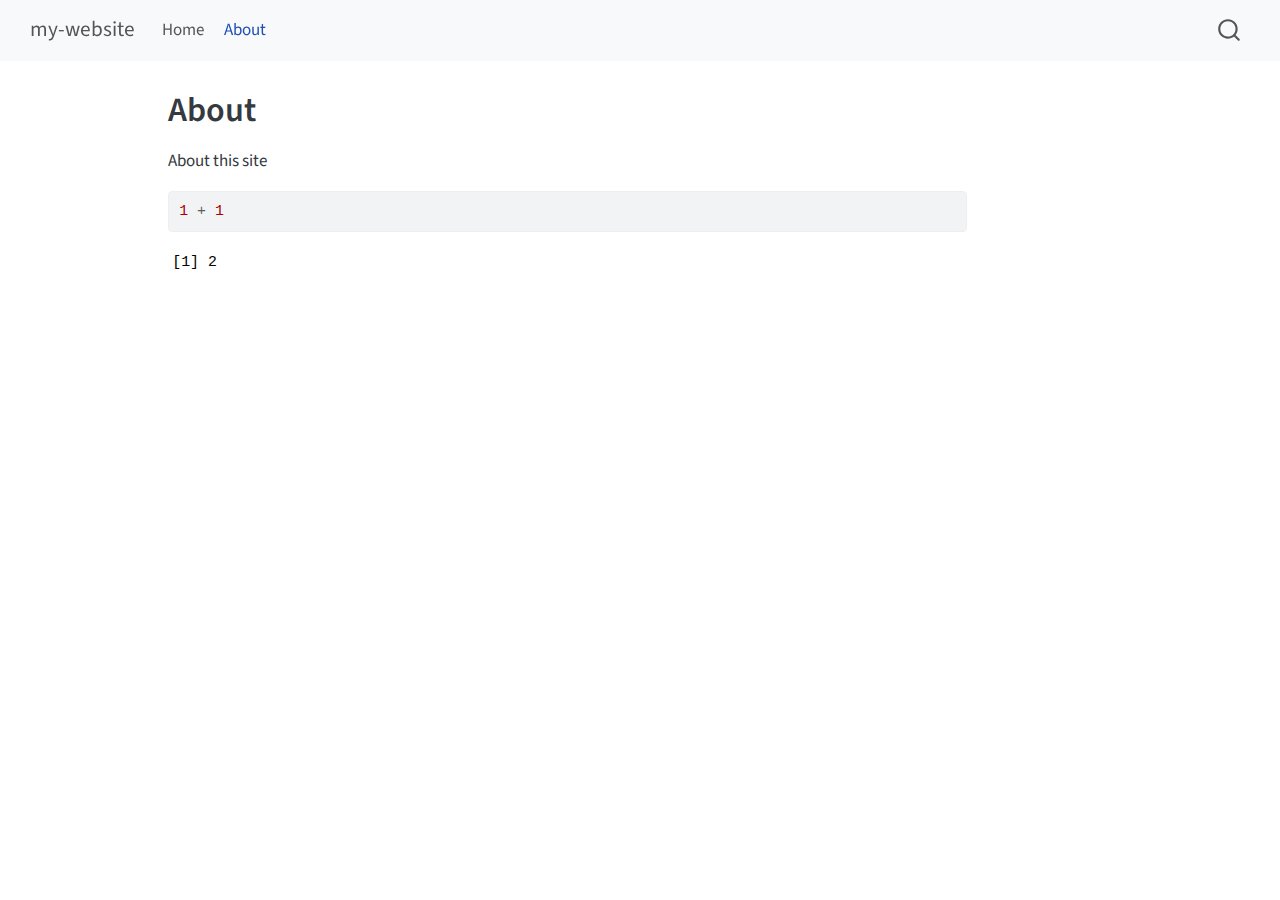
==== docs/about.html @ 1e0aad54 "Initial commit of Quarto website" ====
<!DOCTYPE html>
<html xmlns="http://www.w3.org/1999/xhtml" lang="en" xml:lang="en"><head>

<meta charset="utf-8">
<meta name="generator" content="quarto-1.4.557">

<meta name="viewport" content="width=device-width, initial-scale=1.0, user-scalable=yes">


<title>my-website - About</title>
<style>
code{white-space: pre-wrap;}
span.smallcaps{font-variant: small-caps;}
div.columns{display: flex; gap: min(4vw, 1.5em);}
div.column{flex: auto; overflow-x: auto;}
div.hanging-indent{margin-left: 1.5em; text-indent: -1.5em;}
ul.task-list{list-style: none;}
ul.task-list li input[type="checkbox"] {
  width: 0.8em;
  margin: 0 0.8em 0.2em -1em; /* quarto-specific, see https://github.com/quarto-dev/quarto-cli/issues/4556 */ 
  vertical-align: middle;
}
/* CSS for syntax highlighting */
pre > code.sourceCode { white-space: pre; position: relative; }
pre > code.sourceCode > span { line-height: 1.25; }
pre > code.sourceCode > span:empty { height: 1.2em; }
.sourceCode { overflow: visible; }
code.sourceCode > span { color: inherit; text-decoration: inherit; }
div.sourceCode { margin: 1em 0; }
pre.sourceCode { margin: 0; }
@media screen {
div.sourceCode { overflow: auto; }
}
@media print {
pre > code.sourceCode { white-space: pre-wrap; }
pre > code.sourceCode > span { display: inline-block; text-indent: -5em; padding-left: 5em; }
}
pre.numberSource code
  { counter-reset: source-line 0; }
pre.numberSource code > span
  { position: relative; left: -4em; counter-increment: source-line; }
pre.numberSource code > span > a:first-child::before
  { content: counter(source-line);
    position: relative; left: -1em; text-align: right; vertical-align: baseline;
    border: none; display: inline-block;
    -webkit-touch-callout: none; -webkit-user-select: none;
    -khtml-user-select: none; -moz-user-select: none;
    -ms-user-select: none; user-select: none;
    padding: 0 4px; width: 4em;
  }
pre.numberSource { margin-left: 3em;  padding-left: 4px; }
div.sourceCode
  {   }
@media screen {
pre > code.sourceCode > span > a:first-child::before { text-decoration: underline; }
}
</style>


<script src="site_libs/quarto-nav/quarto-nav.js"></script>
<script src="site_libs/quarto-nav/headroom.min.js"></script>
<script src="site_libs/clipboard/clipboard.min.js"></script>
<script src="site_libs/quarto-search/autocomplete.umd.js"></script>
<script src="site_libs/quarto-search/fuse.min.js"></script>
<script src="site_libs/quarto-search/quarto-search.js"></script>
<meta name="quarto:offset" content="./">
<script src="site_libs/quarto-html/quarto.js"></script>
<script src="site_libs/quarto-html/popper.min.js"></script>
<script src="site_libs/quarto-html/tippy.umd.min.js"></script>
<script src="site_libs/quarto-html/anchor.min.js"></script>
<link href="site_libs/quarto-html/tippy.css" rel="stylesheet">
<link href="site_libs/quarto-html/quarto-syntax-highlighting.css" rel="stylesheet" id="quarto-text-highlighting-styles">
<script src="site_libs/bootstrap/bootstrap.min.js"></script>
<link href="site_libs/bootstrap/bootstrap-icons.css" rel="stylesheet">
<link href="site_libs/bootstrap/bootstrap.min.css" rel="stylesheet" id="quarto-bootstrap" data-mode="light">
<script id="quarto-search-options" type="application/json">{
  "location": "navbar",
  "copy-button": false,
  "collapse-after": 3,
  "panel-placement": "end",
  "type": "overlay",
  "limit": 50,
  "keyboard-shortcut": [
    "f",
    "/",
    "s"
  ],
  "show-item-context": false,
  "language": {
    "search-no-results-text": "No results",
    "search-matching-documents-text": "matching documents",
    "search-copy-link-title": "Copy link to search",
    "search-hide-matches-text": "Hide additional matches",
    "search-more-match-text": "more match in this document",
    "search-more-matches-text": "more matches in this document",
    "search-clear-button-title": "Clear",
    "search-text-placeholder": "",
    "search-detached-cancel-button-title": "Cancel",
    "search-submit-button-title": "Submit",
    "search-label": "Search"
  }
}</script>


<link rel="stylesheet" href="styles.css">
</head>

<body class="nav-fixed">

<div id="quarto-search-results"></div>
  <header id="quarto-header" class="headroom fixed-top">
    <nav class="navbar navbar-expand-lg " data-bs-theme="dark">
      <div class="navbar-container container-fluid">
      <div class="navbar-brand-container mx-auto">
    <a class="navbar-brand" href="./index.html">
    <span class="navbar-title">my-website</span>
    </a>
  </div>
            <div id="quarto-search" class="" title="Search"></div>
          <button class="navbar-toggler" type="button" data-bs-toggle="collapse" data-bs-target="#navbarCollapse" aria-controls="navbarCollapse" aria-expanded="false" aria-label="Toggle navigation" onclick="if (window.quartoToggleHeadroom) { window.quartoToggleHeadroom(); }">
  <span class="navbar-toggler-icon"></span>
</button>
          <div class="collapse navbar-collapse" id="navbarCollapse">
            <ul class="navbar-nav navbar-nav-scroll me-auto">
  <li class="nav-item">
    <a class="nav-link" href="./index.html"> 
<span class="menu-text">Home</span></a>
  </li>  
  <li class="nav-item">
    <a class="nav-link active" href="./about.html" aria-current="page"> 
<span class="menu-text">About</span></a>
  </li>  
</ul>
          </div> <!-- /navcollapse -->
          <div class="quarto-navbar-tools">
</div>
      </div> <!-- /container-fluid -->
    </nav>
</header>
<!-- content -->
<div id="quarto-content" class="quarto-container page-columns page-rows-contents page-layout-article page-navbar">
<!-- sidebar -->
<!-- margin-sidebar -->
    <div id="quarto-margin-sidebar" class="sidebar margin-sidebar">
        
    </div>
<!-- main -->
<main class="content" id="quarto-document-content">

<header id="title-block-header" class="quarto-title-block default">
<div class="quarto-title">
<h1 class="title">About</h1>
</div>



<div class="quarto-title-meta">

    
  
    
  </div>
  


</header>


<p>About this site</p>
<div class="cell">
<div class="sourceCode cell-code" id="cb1"><pre class="sourceCode r code-with-copy"><code class="sourceCode r"><span id="cb1-1"><a href="#cb1-1" aria-hidden="true" tabindex="-1"></a><span class="dv">1</span> <span class="sc">+</span> <span class="dv">1</span></span></code><button title="Copy to Clipboard" class="code-copy-button"><i class="bi"></i></button></pre></div>
<div class="cell-output cell-output-stdout">
<pre><code>[1] 2</code></pre>
</div>
</div>



</main> <!-- /main -->
<script id="quarto-html-after-body" type="application/javascript">
window.document.addEventListener("DOMContentLoaded", function (event) {
  const toggleBodyColorMode = (bsSheetEl) => {
    const mode = bsSheetEl.getAttribute("data-mode");
    const bodyEl = window.document.querySelector("body");
    if (mode === "dark") {
      bodyEl.classList.add("quarto-dark");
      bodyEl.classList.remove("quarto-light");
    } else {
      bodyEl.classList.add("quarto-light");
      bodyEl.classList.remove("quarto-dark");
    }
  }
  const toggleBodyColorPrimary = () => {
    const bsSheetEl = window.document.querySelector("link#quarto-bootstrap");
    if (bsSheetEl) {
      toggleBodyColorMode(bsSheetEl);
    }
  }
  toggleBodyColorPrimary();  
  const icon = "";
  const anchorJS = new window.AnchorJS();
  anchorJS.options = {
    placement: 'right',
    icon: icon
  };
  anchorJS.add('.anchored');
  const isCodeAnnotation = (el) => {
    for (const clz of el.classList) {
      if (clz.startsWith('code-annotation-')) {                     
        return true;
      }
    }
    return false;
  }
  const clipboard = new window.ClipboardJS('.code-copy-button', {
    text: function(trigger) {
      const codeEl = trigger.previousElementSibling.cloneNode(true);
      for (const childEl of codeEl.children) {
        if (isCodeAnnotation(childEl)) {
          childEl.remove();
        }
      }
      return codeEl.innerText;
    }
  });
  clipboard.on('success', function(e) {
    // button target
    const button = e.trigger;
    // don't keep focus
    button.blur();
    // flash "checked"
    button.classList.add('code-copy-button-checked');
    var currentTitle = button.getAttribute("title");
    button.setAttribute("title", "Copied!");
    let tooltip;
    if (window.bootstrap) {
      button.setAttribute("data-bs-toggle", "tooltip");
      button.setAttribute("data-bs-placement", "left");
      button.setAttribute("data-bs-title", "Copied!");
      tooltip = new bootstrap.Tooltip(button, 
        { trigger: "manual", 
          customClass: "code-copy-button-tooltip",
          offset: [0, -8]});
      tooltip.show();    
    }
    setTimeout(function() {
      if (tooltip) {
        tooltip.hide();
        button.removeAttribute("data-bs-title");
        button.removeAttribute("data-bs-toggle");
        button.removeAttribute("data-bs-placement");
      }
      button.setAttribute("title", currentTitle);
      button.classList.remove('code-copy-button-checked');
    }, 1000);
    // clear code selection
    e.clearSelection();
  });
    var localhostRegex = new RegExp(/^(?:http|https):\/\/localhost\:?[0-9]*\//);
    var mailtoRegex = new RegExp(/^mailto:/);
      var filterRegex = new RegExp('/' + window.location.host + '/');
    var isInternal = (href) => {
        return filterRegex.test(href) || localhostRegex.test(href) || mailtoRegex.test(href);
    }
    // Inspect non-navigation links and adorn them if external
 	var links = window.document.querySelectorAll('a[href]:not(.nav-link):not(.navbar-brand):not(.toc-action):not(.sidebar-link):not(.sidebar-item-toggle):not(.pagination-link):not(.no-external):not([aria-hidden]):not(.dropdown-item):not(.quarto-navigation-tool)');
    for (var i=0; i<links.length; i++) {
      const link = links[i];
      if (!isInternal(link.href)) {
        // undo the damage that might have been done by quarto-nav.js in the case of
        // links that we want to consider external
        if (link.dataset.originalHref !== undefined) {
          link.href = link.dataset.originalHref;
        }
      }
    }
  function tippyHover(el, contentFn, onTriggerFn, onUntriggerFn) {
    const config = {
      allowHTML: true,
      maxWidth: 500,
      delay: 100,
      arrow: false,
      appendTo: function(el) {
          return el.parentElement;
      },
      interactive: true,
      interactiveBorder: 10,
      theme: 'quarto',
      placement: 'bottom-start',
    };
    if (contentFn) {
      config.content = contentFn;
    }
    if (onTriggerFn) {
      config.onTrigger = onTriggerFn;
    }
    if (onUntriggerFn) {
      config.onUntrigger = onUntriggerFn;
    }
    window.tippy(el, config); 
  }
  const noterefs = window.document.querySelectorAll('a[role="doc-noteref"]');
  for (var i=0; i<noterefs.length; i++) {
    const ref = noterefs[i];
    tippyHover(ref, function() {
      // use id or data attribute instead here
      let href = ref.getAttribute('data-footnote-href') || ref.getAttribute('href');
      try { href = new URL(href).hash; } catch {}
      const id = href.replace(/^#\/?/, "");
      const note = window.document.getElementById(id);
      if (note) {
        return note.innerHTML;
      } else {
        return "";
      }
    });
  }
  const xrefs = window.document.querySelectorAll('a.quarto-xref');
  const processXRef = (id, note) => {
    // Strip column container classes
    const stripColumnClz = (el) => {
      el.classList.remove("page-full", "page-columns");
      if (el.children) {
        for (const child of el.children) {
          stripColumnClz(child);
        }
      }
    }
    stripColumnClz(note)
    if (id === null || id.startsWith('sec-')) {
      // Special case sections, only their first couple elements
      const container = document.createElement("div");
      if (note.children && note.children.length > 2) {
        container.appendChild(note.children[0].cloneNode(true));
        for (let i = 1; i < note.children.length; i++) {
          const child = note.children[i];
          if (child.tagName === "P" && child.innerText === "") {
            continue;
          } else {
            container.appendChild(child.cloneNode(true));
            break;
          }
        }
        if (window.Quarto?.typesetMath) {
          window.Quarto.typesetMath(container);
        }
        return container.innerHTML
      } else {
        if (window.Quarto?.typesetMath) {
          window.Quarto.typesetMath(note);
        }
        return note.innerHTML;
      }
    } else {
      // Remove any anchor links if they are present
      const anchorLink = note.querySelector('a.anchorjs-link');
      if (anchorLink) {
        anchorLink.remove();
      }
      if (window.Quarto?.typesetMath) {
        window.Quarto.typesetMath(note);
      }
      // TODO in 1.5, we should make sure this works without a callout special case
      if (note.classList.contains("callout")) {
        return note.outerHTML;
      } else {
        return note.innerHTML;
      }
    }
  }
  for (var i=0; i<xrefs.length; i++) {
    const xref = xrefs[i];
    tippyHover(xref, undefined, function(instance) {
      instance.disable();
      let url = xref.getAttribute('href');
      let hash = undefined; 
      if (url.startsWith('#')) {
        hash = url;
      } else {
        try { hash = new URL(url).hash; } catch {}
      }
      if (hash) {
        const id = hash.replace(/^#\/?/, "");
        const note = window.document.getElementById(id);
        if (note !== null) {
          try {
            const html = processXRef(id, note.cloneNode(true));
            instance.setContent(html);
          } finally {
            instance.enable();
            instance.show();
          }
        } else {
          // See if we can fetch this
          fetch(url.split('#')[0])
          .then(res => res.text())
          .then(html => {
            const parser = new DOMParser();
            const htmlDoc = parser.parseFromString(html, "text/html");
            const note = htmlDoc.getElementById(id);
            if (note !== null) {
              const html = processXRef(id, note);
              instance.setContent(html);
            } 
          }).finally(() => {
            instance.enable();
            instance.show();
          });
        }
      } else {
        // See if we can fetch a full url (with no hash to target)
        // This is a special case and we should probably do some content thinning / targeting
        fetch(url)
        .then(res => res.text())
        .then(html => {
          const parser = new DOMParser();
          const htmlDoc = parser.parseFromString(html, "text/html");
          const note = htmlDoc.querySelector('main.content');
          if (note !== null) {
            // This should only happen for chapter cross references
            // (since there is no id in the URL)
            // remove the first header
            if (note.children.length > 0 && note.children[0].tagName === "HEADER") {
              note.children[0].remove();
            }
            const html = processXRef(null, note);
            instance.setContent(html);
          } 
        }).finally(() => {
          instance.enable();
          instance.show();
        });
      }
    }, function(instance) {
    });
  }
      let selectedAnnoteEl;
      const selectorForAnnotation = ( cell, annotation) => {
        let cellAttr = 'data-code-cell="' + cell + '"';
        let lineAttr = 'data-code-annotation="' +  annotation + '"';
        const selector = 'span[' + cellAttr + '][' + lineAttr + ']';
        return selector;
      }
      const selectCodeLines = (annoteEl) => {
        const doc = window.document;
        const targetCell = annoteEl.getAttribute("data-target-cell");
        const targetAnnotation = annoteEl.getAttribute("data-target-annotation");
        const annoteSpan = window.document.querySelector(selectorForAnnotation(targetCell, targetAnnotation));
        const lines = annoteSpan.getAttribute("data-code-lines").split(",");
        const lineIds = lines.map((line) => {
          return targetCell + "-" + line;
        })
        let top = null;
        let height = null;
        let parent = null;
        if (lineIds.length > 0) {
            //compute the position of the single el (top and bottom and make a div)
            const el = window.document.getElementById(lineIds[0]);
            top = el.offsetTop;
            height = el.offsetHeight;
            parent = el.parentElement.parentElement;
          if (lineIds.length > 1) {
            const lastEl = window.document.getElementById(lineIds[lineIds.length - 1]);
            const bottom = lastEl.offsetTop + lastEl.offsetHeight;
            height = bottom - top;
          }
          if (top !== null && height !== null && parent !== null) {
            // cook up a div (if necessary) and position it 
            let div = window.document.getElementById("code-annotation-line-highlight");
            if (div === null) {
              div = window.document.createElement("div");
              div.setAttribute("id", "code-annotation-line-highlight");
              div.style.position = 'absolute';
              parent.appendChild(div);
            }
            div.style.top = top - 2 + "px";
            div.style.height = height + 4 + "px";
            div.style.left = 0;
            let gutterDiv = window.document.getElementById("code-annotation-line-highlight-gutter");
            if (gutterDiv === null) {
              gutterDiv = window.document.createElement("div");
              gutterDiv.setAttribute("id", "code-annotation-line-highlight-gutter");
              gutterDiv.style.position = 'absolute';
              const codeCell = window.document.getElementById(targetCell);
              const gutter = codeCell.querySelector('.code-annotation-gutter');
              gutter.appendChild(gutterDiv);
            }
            gutterDiv.style.top = top - 2 + "px";
            gutterDiv.style.height = height + 4 + "px";
          }
          selectedAnnoteEl = annoteEl;
        }
      };
      const unselectCodeLines = () => {
        const elementsIds = ["code-annotation-line-highlight", "code-annotation-line-highlight-gutter"];
        elementsIds.forEach((elId) => {
          const div = window.document.getElementById(elId);
          if (div) {
            div.remove();
          }
        });
        selectedAnnoteEl = undefined;
      };
        // Handle positioning of the toggle
    window.addEventListener(
      "resize",
      throttle(() => {
        elRect = undefined;
        if (selectedAnnoteEl) {
          selectCodeLines(selectedAnnoteEl);
        }
      }, 10)
    );
    function throttle(fn, ms) {
    let throttle = false;
    let timer;
      return (...args) => {
        if(!throttle) { // first call gets through
            fn.apply(this, args);
            throttle = true;
        } else { // all the others get throttled
            if(timer) clearTimeout(timer); // cancel #2
            timer = setTimeout(() => {
              fn.apply(this, args);
              timer = throttle = false;
            }, ms);
        }
      };
    }
      // Attach click handler to the DT
      const annoteDls = window.document.querySelectorAll('dt[data-target-cell]');
      for (const annoteDlNode of annoteDls) {
        annoteDlNode.addEventListener('click', (event) => {
          const clickedEl = event.target;
          if (clickedEl !== selectedAnnoteEl) {
            unselectCodeLines();
            const activeEl = window.document.querySelector('dt[data-target-cell].code-annotation-active');
            if (activeEl) {
              activeEl.classList.remove('code-annotation-active');
            }
            selectCodeLines(clickedEl);
            clickedEl.classList.add('code-annotation-active');
          } else {
            // Unselect the line
            unselectCodeLines();
            clickedEl.classList.remove('code-annotation-active');
          }
        });
      }
  const findCites = (el) => {
    const parentEl = el.parentElement;
    if (parentEl) {
      const cites = parentEl.dataset.cites;
      if (cites) {
        return {
          el,
          cites: cites.split(' ')
        };
      } else {
        return findCites(el.parentElement)
      }
    } else {
      return undefined;
    }
  };
  var bibliorefs = window.document.querySelectorAll('a[role="doc-biblioref"]');
  for (var i=0; i<bibliorefs.length; i++) {
    const ref = bibliorefs[i];
    const citeInfo = findCites(ref);
    if (citeInfo) {
      tippyHover(citeInfo.el, function() {
        var popup = window.document.createElement('div');
        citeInfo.cites.forEach(function(cite) {
          var citeDiv = window.document.createElement('div');
          citeDiv.classList.add('hanging-indent');
          citeDiv.classList.add('csl-entry');
          var biblioDiv = window.document.getElementById('ref-' + cite);
          if (biblioDiv) {
            citeDiv.innerHTML = biblioDiv.innerHTML;
          }
          popup.appendChild(citeDiv);
        });
        return popup.innerHTML;
      });
    }
  }
});
</script>
</div> <!-- /content -->




</body></html>
---- docs/site_libs/quarto-html/tippy.css ----
.tippy-box[data-animation=fade][data-state=hidden]{opacity:0}[data-tippy-root]{max-width:calc(100vw - 10px)}.tippy-box{position:relative;background-color:#333;color:#fff;border-radius:4px;font-size:14px;line-height:1.4;white-space:normal;outline:0;transition-property:transform,visibility,opacity}.tippy-box[data-placement^=top]>.tippy-arrow{bottom:0}.tippy-box[data-placement^=top]>.tippy-arrow:before{bottom:-7px;left:0;border-width:8px 8px 0;border-top-color:initial;transform-origin:center top}.tippy-box[data-placement^=bottom]>.tippy-arrow{top:0}.tippy-box[data-placement^=bottom]>.tippy-arrow:before{top:-7px;left:0;border-width:0 8px 8px;border-bottom-color:initial;transform-origin:center bottom}.tippy-box[data-placement^=left]>.tippy-arrow{right:0}.tippy-box[data-placement^=left]>.tippy-arrow:before{border-width:8px 0 8px 8px;border-left-color:initial;right:-7px;transform-origin:center left}.tippy-box[data-placement^=right]>.tippy-arrow{left:0}.tippy-box[data-placement^=right]>.tippy-arrow:before{left:-7px;border-width:8px 8px 8px 0;border-right-color:initial;transform-origin:center right}.tippy-box[data-inertia][data-state=visible]{transition-timing-function:cubic-bezier(.54,1.5,.38,1.11)}.tippy-arrow{width:16px;height:16px;color:#333}.tippy-arrow:before{content:"";position:absolute;border-color:transparent;border-style:solid}.tippy-content{position:relative;padding:5px 9px;z-index:1}
---- docs/site_libs/quarto-html/quarto-syntax-highlighting.css ----
/* quarto syntax highlight colors */
:root {
  --quarto-hl-ot-color: #003B4F;
  --quarto-hl-at-color: #657422;
  --quarto-hl-ss-color: #20794D;
  --quarto-hl-an-color: #5E5E5E;
  --quarto-hl-fu-color: #4758AB;
  --quarto-hl-st-color: #20794D;
  --quarto-hl-cf-color: #003B4F;
  --quarto-hl-op-color: #5E5E5E;
  --quarto-hl-er-color: #AD0000;
  --quarto-hl-bn-color: #AD0000;
  --quarto-hl-al-color: #AD0000;
  --quarto-hl-va-color: #111111;
  --quarto-hl-bu-color: inherit;
  --quarto-hl-ex-color: inherit;
  --quarto-hl-pp-color: #AD0000;
  --quarto-hl-in-color: #5E5E5E;
  --quarto-hl-vs-color: #20794D;
  --quarto-hl-wa-color: #5E5E5E;
  --quarto-hl-do-color: #5E5E5E;
  --quarto-hl-im-color: #00769E;
  --quarto-hl-ch-color: #20794D;
  --quarto-hl-dt-color: #AD0000;
  --quarto-hl-fl-color: #AD0000;
  --quarto-hl-co-color: #5E5E5E;
  --quarto-hl-cv-color: #5E5E5E;
  --quarto-hl-cn-color: #8f5902;
  --quarto-hl-sc-color: #5E5E5E;
  --quarto-hl-dv-color: #AD0000;
  --quarto-hl-kw-color: #003B4F;
}

/* other quarto variables */
:root {
  --quarto-font-monospace: SFMono-Regular, Menlo, Monaco, Consolas, "Liberation Mono", "Courier New", monospace;
}

pre > code.sourceCode > span {
  color: #003B4F;
}

code span {
  color: #003B4F;
}

code.sourceCode > span {
  color: #003B4F;
}

div.sourceCode,
div.sourceCode pre.sourceCode {
  color: #003B4F;
}

code span.ot {
  color: #003B4F;
  font-style: inherit;
}

code span.at {
  color: #657422;
  font-style: inherit;
}

code span.ss {
  color: #20794D;
  font-style: inherit;
}

code span.an {
  color: #5E5E5E;
  font-style: inherit;
}

code span.fu {
  color: #4758AB;
  font-style: inherit;
}

code span.st {
  color: #20794D;
  font-style: inherit;
}

code span.cf {
  color: #003B4F;
  font-style: inherit;
}

code span.op {
  color: #5E5E5E;
  font-style: inherit;
}

code span.er {
  color: #AD0000;
  font-style: inherit;
}

code span.bn {
  color: #AD0000;
  font-style: inherit;
}

code span.al {
  color: #AD0000;
  font-style: inherit;
}

code span.va {
  color: #111111;
  font-style: inherit;
}

code span.bu {
  font-style: inherit;
}

code span.ex {
  font-style: inherit;
}

code span.pp {
  color: #AD0000;
  font-style: inherit;
}

code span.in {
  color: #5E5E5E;
  font-style: inherit;
}

code span.vs {
  color: #20794D;
  font-style: inherit;
}

code span.wa {
  color: #5E5E5E;
  font-style: italic;
}

code span.do {
  color: #5E5E5E;
  font-style: italic;
}

code span.im {
  color: #00769E;
  font-style: inherit;
}

code span.ch {
  color: #20794D;
  font-style: inherit;
}

code span.dt {
  color: #AD0000;
  font-style: inherit;
}

code span.fl {
  color: #AD0000;
  font-style: inherit;
}

code span.co {
  color: #5E5E5E;
  font-style: inherit;
}

code span.cv {
  color: #5E5E5E;
  font-style: italic;
}

code span.cn {
  color: #8f5902;
  font-style: inherit;
}

code span.sc {
  color: #5E5E5E;
  font-style: inherit;
}

code span.dv {
  color: #AD0000;
  font-style: inherit;
}

code span.kw {
  color: #003B4F;
  font-style: inherit;
}

.prevent-inlining {
  content: "</";
}

/*# sourceMappingURL=debc5d5d77c3f9108843748ff7464032.css.map */
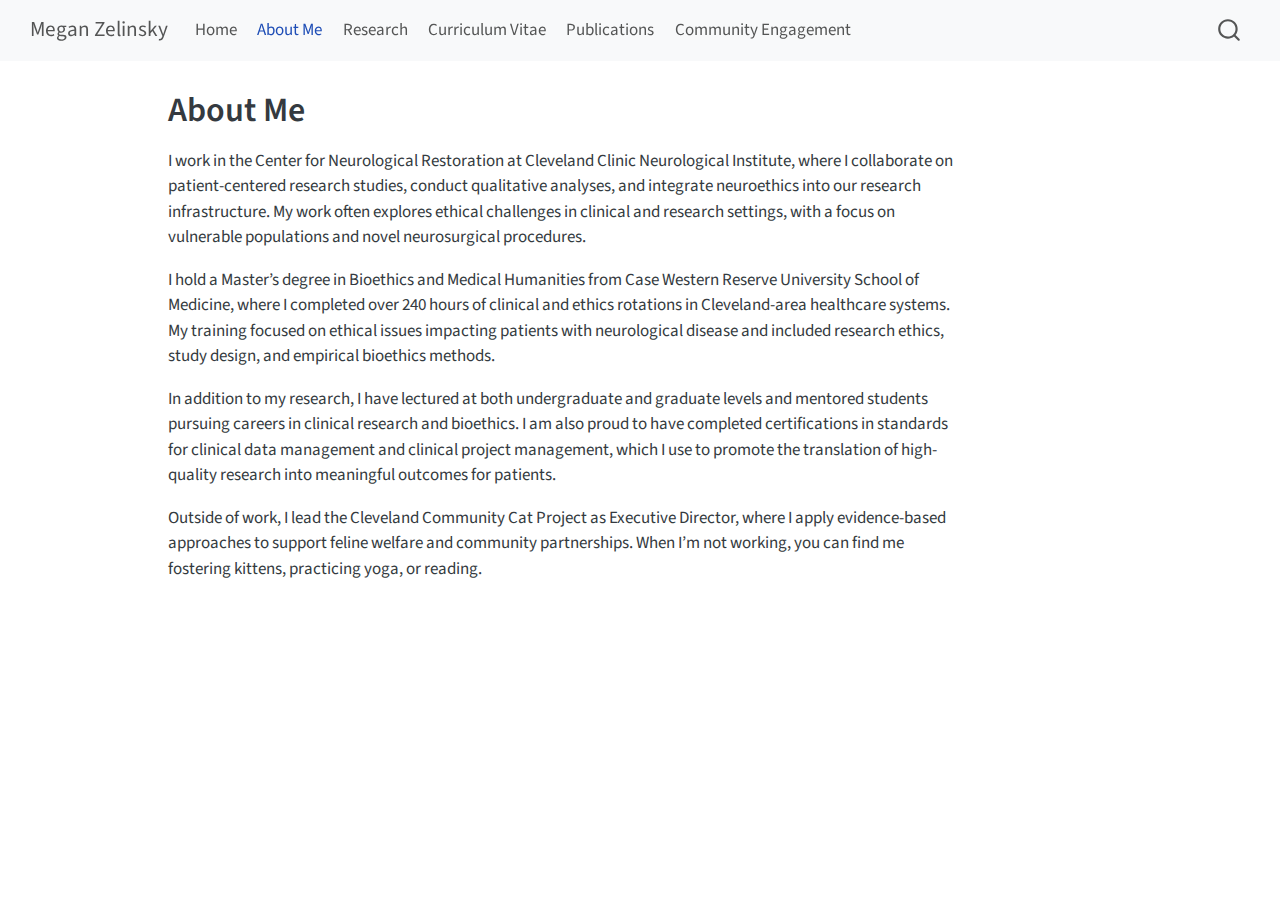
==== commit 1435fcd4: "Update website content" ====
--- a/docs/about.html
+++ b/docs/about.html
@@ -7,7 +7,7 @@
 <meta name="viewport" content="width=device-width, initial-scale=1.0, user-scalable=yes">
 
 
-<title>my-website - About</title>
+<title>Megan Zelinsky - About Me</title>
 <style>
 code{white-space: pre-wrap;}
 span.smallcaps{font-variant: small-caps;}
@@ -19,40 +19,6 @@
   width: 0.8em;
   margin: 0 0.8em 0.2em -1em; /* quarto-specific, see https://github.com/quarto-dev/quarto-cli/issues/4556 */ 
   vertical-align: middle;
-}
-/* CSS for syntax highlighting */
-pre > code.sourceCode { white-space: pre; position: relative; }
-pre > code.sourceCode > span { line-height: 1.25; }
-pre > code.sourceCode > span:empty { height: 1.2em; }
-.sourceCode { overflow: visible; }
-code.sourceCode > span { color: inherit; text-decoration: inherit; }
-div.sourceCode { margin: 1em 0; }
-pre.sourceCode { margin: 0; }
-@media screen {
-div.sourceCode { overflow: auto; }
-}
-@media print {
-pre > code.sourceCode { white-space: pre-wrap; }
-pre > code.sourceCode > span { display: inline-block; text-indent: -5em; padding-left: 5em; }
-}
-pre.numberSource code
-  { counter-reset: source-line 0; }
-pre.numberSource code > span
-  { position: relative; left: -4em; counter-increment: source-line; }
-pre.numberSource code > span > a:first-child::before
-  { content: counter(source-line);
-    position: relative; left: -1em; text-align: right; vertical-align: baseline;
-    border: none; display: inline-block;
-    -webkit-touch-callout: none; -webkit-user-select: none;
-    -khtml-user-select: none; -moz-user-select: none;
-    -ms-user-select: none; user-select: none;
-    padding: 0 4px; width: 4em;
-  }
-pre.numberSource { margin-left: 3em;  padding-left: 4px; }
-div.sourceCode
-  {   }
-@media screen {
-pre > code.sourceCode > span > a:first-child::before { text-decoration: underline; }
 }
 </style>
 
@@ -113,7 +79,7 @@
       <div class="navbar-container container-fluid">
       <div class="navbar-brand-container mx-auto">
     <a class="navbar-brand" href="./index.html">
-    <span class="navbar-title">my-website</span>
+    <span class="navbar-title">Megan Zelinsky</span>
     </a>
   </div>
             <div id="quarto-search" class="" title="Search"></div>
@@ -128,7 +94,23 @@
   </li>  
   <li class="nav-item">
     <a class="nav-link active" href="./about.html" aria-current="page"> 
-<span class="menu-text">About</span></a>
+<span class="menu-text">About Me</span></a>
+  </li>  
+  <li class="nav-item">
+    <a class="nav-link" href="./research.html"> 
+<span class="menu-text">Research</span></a>
+  </li>  
+  <li class="nav-item">
+    <a class="nav-link" href="./cv.html"> 
+<span class="menu-text">Curriculum Vitae</span></a>
+  </li>  
+  <li class="nav-item">
+    <a class="nav-link" href="./publications.html"> 
+<span class="menu-text">Publications</span></a>
+  </li>  
+  <li class="nav-item">
+    <a class="nav-link" href="./ccp.html"> 
+<span class="menu-text">Community Engagement</span></a>
   </li>  
 </ul>
           </div> <!-- /navcollapse -->
@@ -149,7 +131,7 @@
 
 <header id="title-block-header" class="quarto-title-block default">
 <div class="quarto-title">
-<h1 class="title">About</h1>
+<h1 class="title">About Me</h1>
 </div>
 
 
@@ -166,13 +148,10 @@
 </header>
 
 
-<p>About this site</p>
-<div class="cell">
-<div class="sourceCode cell-code" id="cb1"><pre class="sourceCode r code-with-copy"><code class="sourceCode r"><span id="cb1-1"><a href="#cb1-1" aria-hidden="true" tabindex="-1"></a><span class="dv">1</span> <span class="sc">+</span> <span class="dv">1</span></span></code><button title="Copy to Clipboard" class="code-copy-button"><i class="bi"></i></button></pre></div>
-<div class="cell-output cell-output-stdout">
-<pre><code>[1] 2</code></pre>
-</div>
-</div>
+<p>I work in the Center for Neurological Restoration at Cleveland Clinic Neurological Institute, where I collaborate on patient-centered research studies, conduct qualitative analyses, and integrate neuroethics into our research infrastructure. My work often explores ethical challenges in clinical and research settings, with a focus on vulnerable populations and novel neurosurgical procedures.</p>
+<p>I hold a Master’s degree in Bioethics and Medical Humanities from Case Western Reserve University School of Medicine, where I completed over 240 hours of clinical and ethics rotations in Cleveland-area healthcare systems. My training focused on ethical issues impacting patients with neurological disease and included research ethics, study design, and empirical bioethics methods.</p>
+<p>In addition to my research, I have lectured at both undergraduate and graduate levels and mentored students pursuing careers in clinical research and bioethics. I am also proud to have completed certifications in standards for clinical data management and clinical project management, which I use to promote the translation of high-quality research into meaningful outcomes for patients.</p>
+<p>Outside of work, I lead the Cleveland Community Cat Project as Executive Director, where I apply evidence-based approaches to support feline welfare and community partnerships. When I’m not working, you can find me fostering kittens, practicing yoga, or reading.</p>
 
 
 
--- a/docs/styles.css
+++ b/docs/styles.css
@@ -1 +1,9 @@
+.circle-photo {
+  width: 150px; /* Adjust size as needed */
+  height: 150px;
+  border-radius: 50%;
+  object-fit: cover;
+  display: block;
+  margin: 0 auto; /* Center the photo */
+}
 /* css styles */
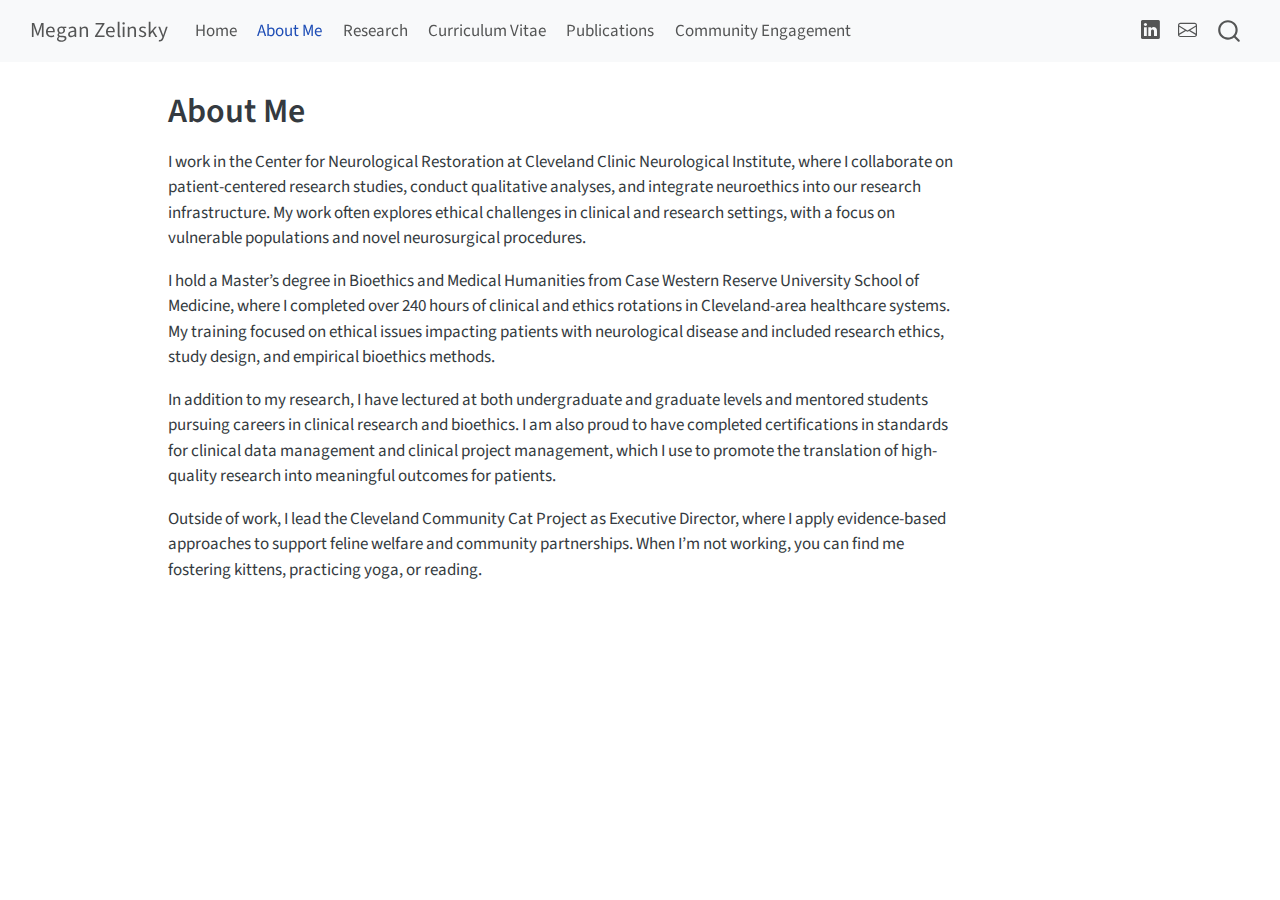
==== commit cc2f32db: "Update website content" ====
--- a/docs/about.html
+++ b/docs/about.html
@@ -24,12 +24,12 @@
 
 
 <script src="site_libs/quarto-nav/quarto-nav.js"></script>
-<script src="site_libs/quarto-nav/headroom.min.js"></script>
 <script src="site_libs/clipboard/clipboard.min.js"></script>
 <script src="site_libs/quarto-search/autocomplete.umd.js"></script>
 <script src="site_libs/quarto-search/fuse.min.js"></script>
 <script src="site_libs/quarto-search/quarto-search.js"></script>
 <meta name="quarto:offset" content="./">
+<link href="./images/favicon.png" rel="icon" type="image/png">
 <script src="site_libs/quarto-html/quarto.js"></script>
 <script src="site_libs/quarto-html/popper.min.js"></script>
 <script src="site_libs/quarto-html/tippy.umd.min.js"></script>
@@ -113,6 +113,18 @@
 <span class="menu-text">Community Engagement</span></a>
   </li>  
 </ul>
+            <ul class="navbar-nav navbar-nav-scroll ms-auto">
+  <li class="nav-item compact">
+    <a class="nav-link" href="https://www.linkedin.com/in/megan-zelinsky-0468321b5/"> <i class="bi bi-linkedin" role="img">
+</i> 
+<span class="menu-text"></span></a>
+  </li>  
+  <li class="nav-item compact">
+    <a class="nav-link" href="mailto:meganezelinsky@gmail.com"> <i class="bi bi-envelope" role="img" aria-label="email">
+</i> 
+<span class="menu-text"></span></a>
+  </li>  
+</ul>
           </div> <!-- /navcollapse -->
           <div class="quarto-navbar-tools">
 </div>
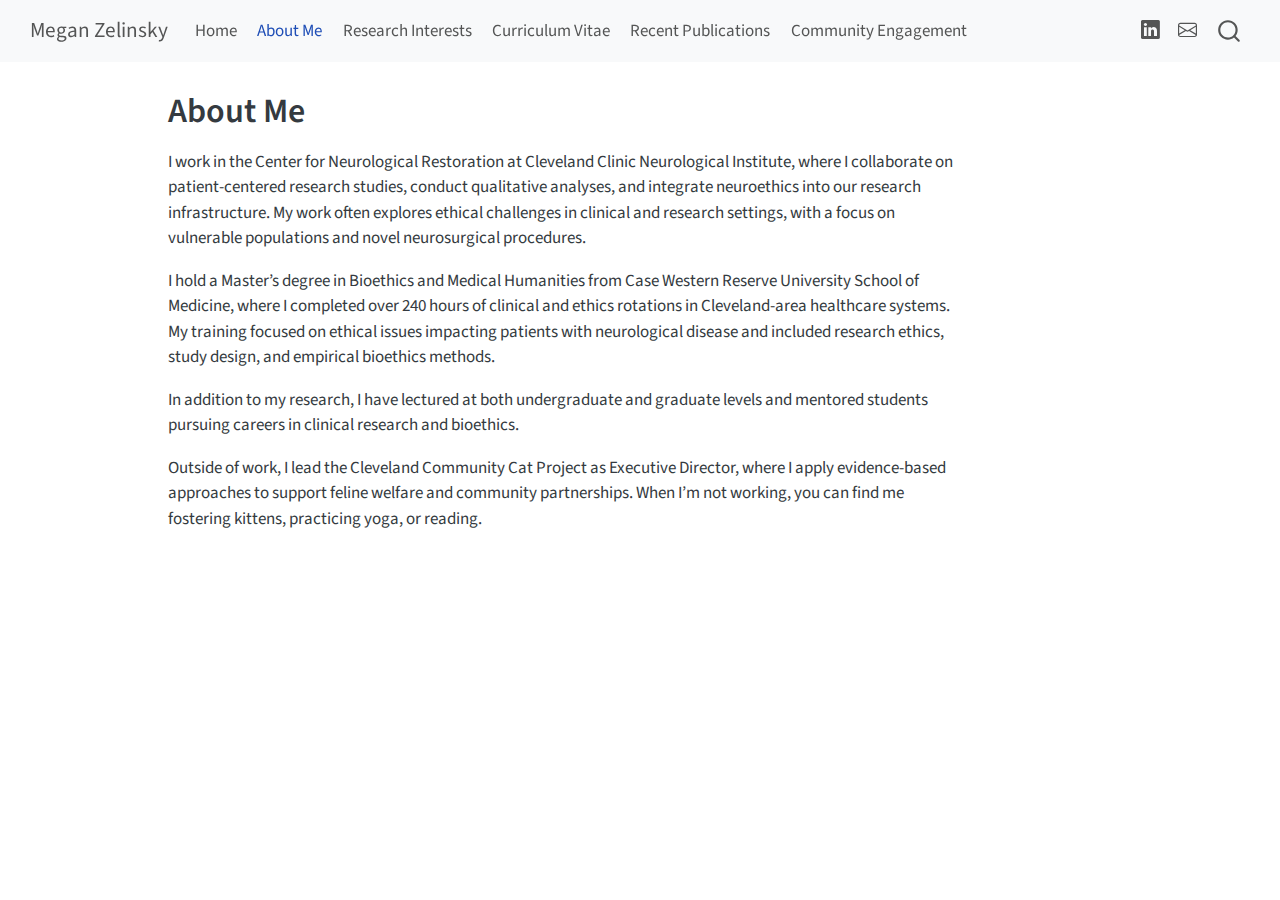
==== commit 906e42ca: "Update website content" ====
--- a/docs/about.html
+++ b/docs/about.html
@@ -98,7 +98,7 @@
   </li>  
   <li class="nav-item">
     <a class="nav-link" href="./research.html"> 
-<span class="menu-text">Research</span></a>
+<span class="menu-text">Research Interests</span></a>
   </li>  
   <li class="nav-item">
     <a class="nav-link" href="./cv.html"> 
@@ -106,7 +106,7 @@
   </li>  
   <li class="nav-item">
     <a class="nav-link" href="./publications.html"> 
-<span class="menu-text">Publications</span></a>
+<span class="menu-text">Recent Publications</span></a>
   </li>  
   <li class="nav-item">
     <a class="nav-link" href="./ccp.html"> 
@@ -162,7 +162,7 @@
 
 <p>I work in the Center for Neurological Restoration at Cleveland Clinic Neurological Institute, where I collaborate on patient-centered research studies, conduct qualitative analyses, and integrate neuroethics into our research infrastructure. My work often explores ethical challenges in clinical and research settings, with a focus on vulnerable populations and novel neurosurgical procedures.</p>
 <p>I hold a Master’s degree in Bioethics and Medical Humanities from Case Western Reserve University School of Medicine, where I completed over 240 hours of clinical and ethics rotations in Cleveland-area healthcare systems. My training focused on ethical issues impacting patients with neurological disease and included research ethics, study design, and empirical bioethics methods.</p>
-<p>In addition to my research, I have lectured at both undergraduate and graduate levels and mentored students pursuing careers in clinical research and bioethics. I am also proud to have completed certifications in standards for clinical data management and clinical project management, which I use to promote the translation of high-quality research into meaningful outcomes for patients.</p>
+<p>In addition to my research, I have lectured at both undergraduate and graduate levels and mentored students pursuing careers in clinical research and bioethics.</p>
 <p>Outside of work, I lead the Cleveland Community Cat Project as Executive Director, where I apply evidence-based approaches to support feline welfare and community partnerships. When I’m not working, you can find me fostering kittens, practicing yoga, or reading.</p>
 
 
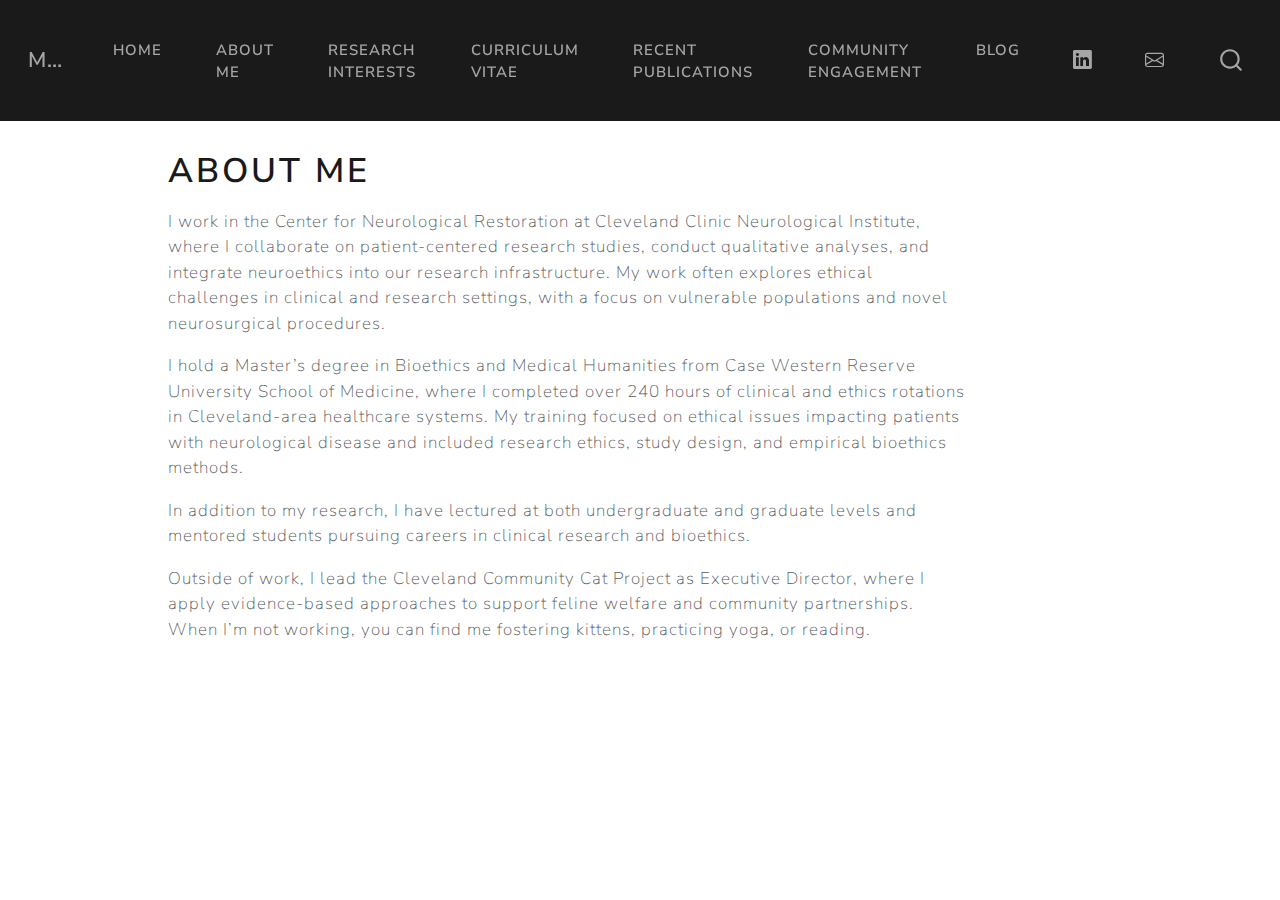
==== commit 687882cf: "Add blog page to website" ====
--- a/docs/about.html
+++ b/docs/about.html
@@ -112,6 +112,10 @@
     <a class="nav-link" href="./ccp.html"> 
 <span class="menu-text">Community Engagement</span></a>
   </li>  
+  <li class="nav-item">
+    <a class="nav-link" href="./blog.html"> 
+<span class="menu-text">Blog</span></a>
+  </li>  
 </ul>
             <ul class="navbar-nav navbar-nav-scroll ms-auto">
   <li class="nav-item compact">
